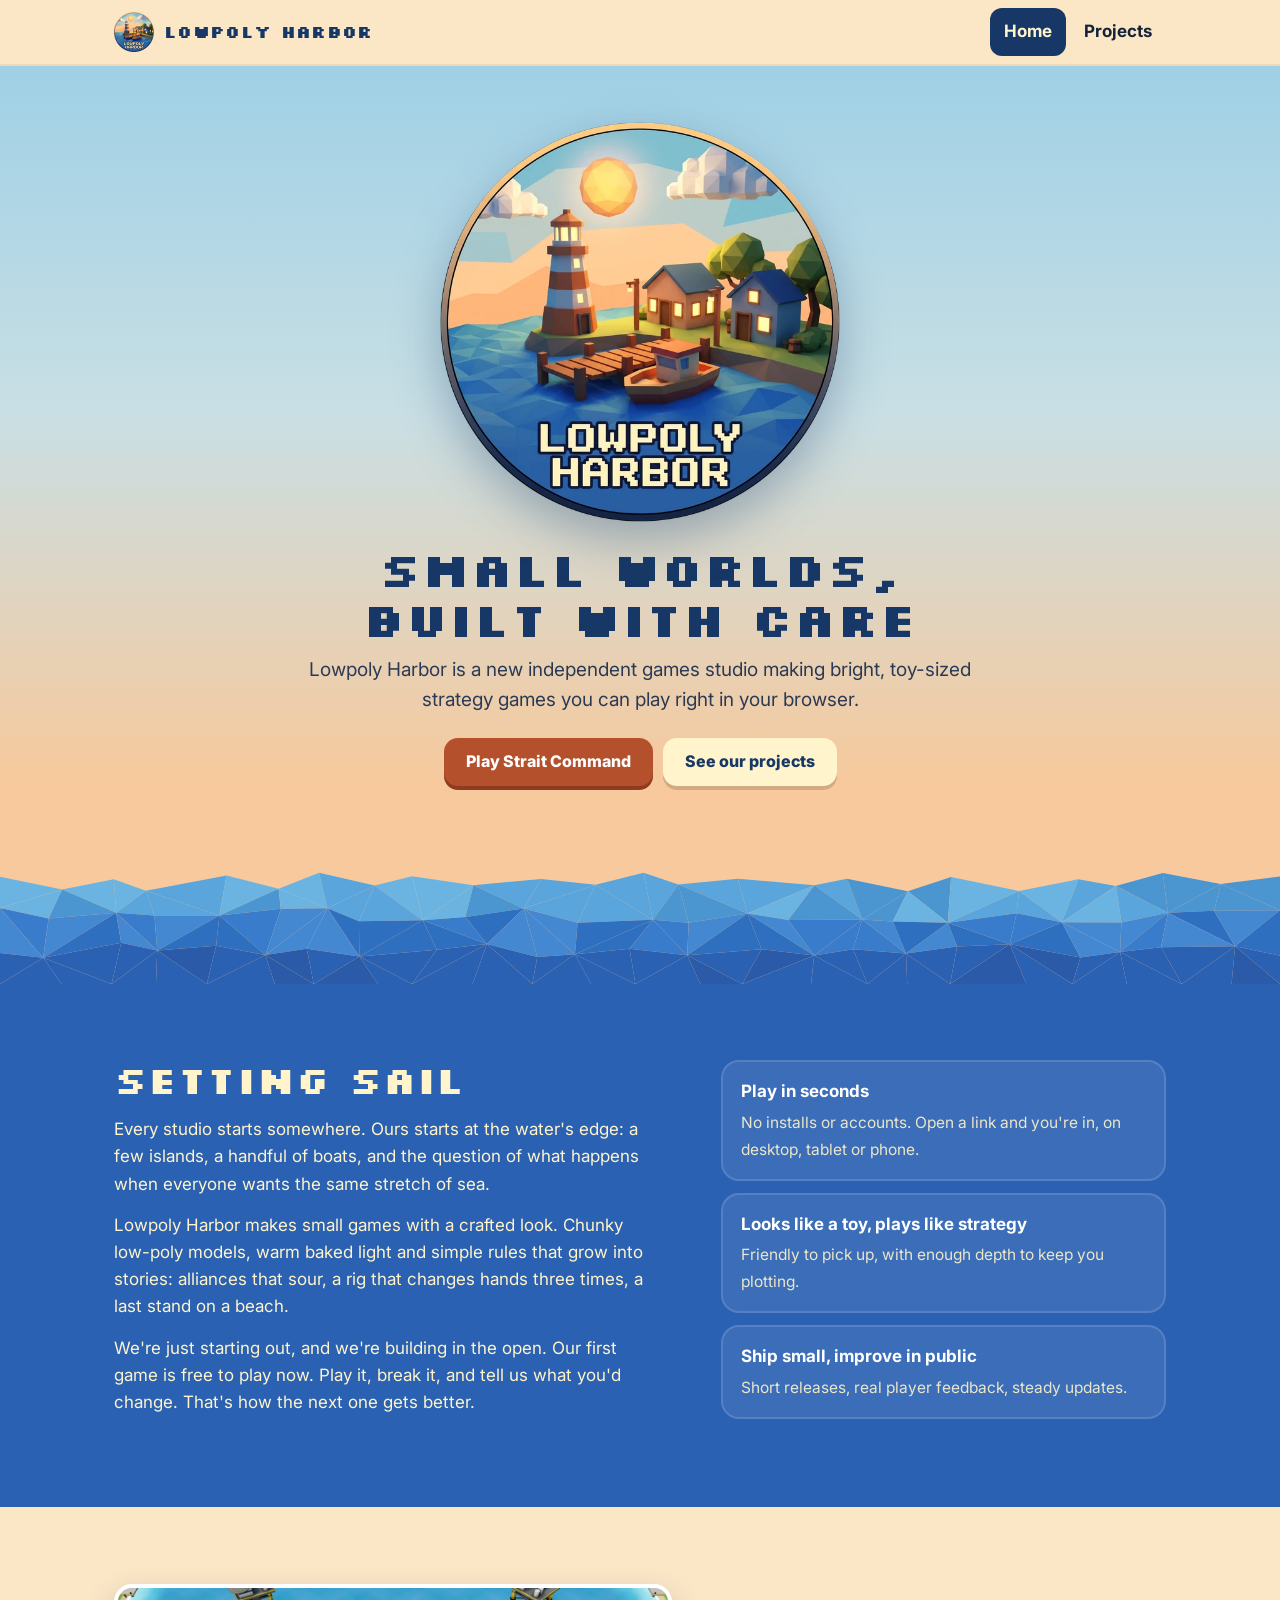
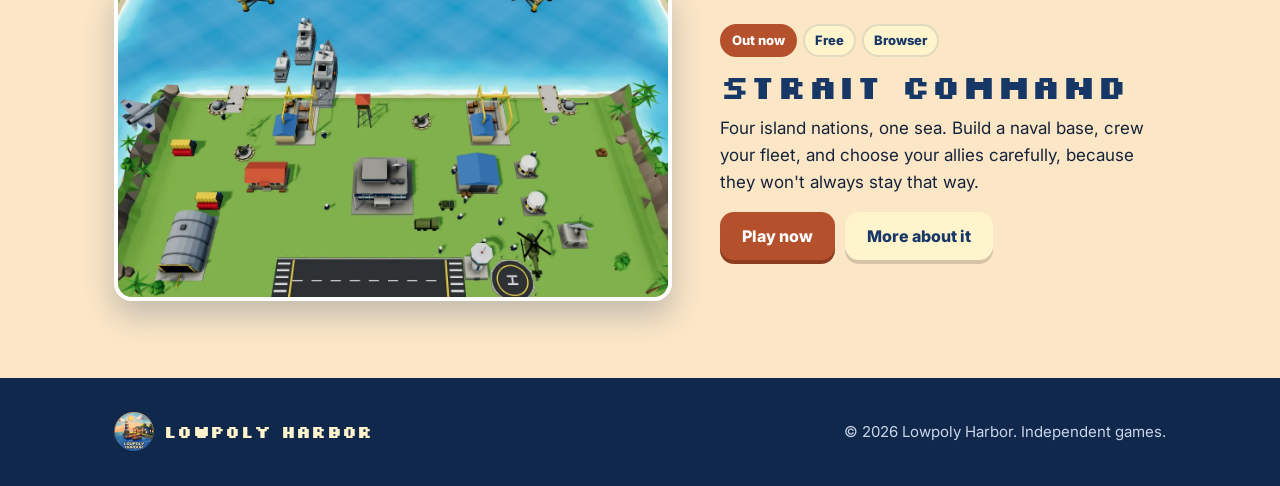
==== index.html @ 1a78bca9 "Lowpoly Harbor website with Strait Command Co-Authored-By: Claude Opus 5.5 <noreply@anthropic.com> C" ====
<!DOCTYPE html>
<html lang="en">
<head>
<meta charset="utf-8">
<meta name="viewport" content="width=device-width,initial-scale=1">
<title>Lowpoly Harbor</title>
<meta name="description" content="Lowpoly Harbor is a small independent studio making bright, toy-sized strategy games you can play in your browser.">
<meta property="og:title" content="Lowpoly Harbor">
<meta property="og:description" content="A small independent studio making bright, toy-sized strategy games you can play in your browser.">
<meta property="og:image" content="img/og.jpg">
<meta property="og:type" content="website">
<meta name="theme-color" content="#173866">
<link rel="icon" href="img/favicon.png">
<link rel="apple-touch-icon" href="img/apple-touch-icon.png">
<link rel="preconnect" href="https://fonts.googleapis.com"><link rel="preconnect" href="https://fonts.gstatic.com" crossorigin>
<link href="https://fonts.googleapis.com/css2?family=Inter:wght@400;600;700;800&family=Silkscreen:wght@400;700&display=swap" rel="stylesheet">
<link rel="stylesheet" href="style.css">
</head>
<body>
<header class="top"><div class="wrap">
  <a class="brand" href="index.html"><img src="img/logo.webp" alt="" width="40" height="40"><span class="px">Lowpoly Harbor</span></a>
  <nav class="nav" aria-label="Main"><a href="index.html" aria-current="page">Home</a><a href="projects.html">Projects</a></nav>
</div></header>

<main>
<section class="hero">
  <div class="wrap">
    <img class="badge" src="img/logo.webp" alt="Lowpoly Harbor logo: a low-poly lighthouse, cottages and a fishing boat moored at a jetty" width="400" height="400">
    <h1 class="px">Small worlds, built with care</h1>
    <p class="lead">Lowpoly Harbor is a new independent games studio making bright, toy-sized strategy games you can play right in your browser.</p>
    <div class="btns">
      <a class="btn primary" href="strait-command/index.html">Play Strait Command</a>
      <a class="btn ghost" href="projects.html">See our projects</a>
    </div>
  </div>
  <svg class="sea" viewBox="0 0 1200 130" preserveAspectRatio="none" aria-hidden="true"><polygon points="0.0,21.0 58.3,33.9 0.0,52.7" fill="#6bb4e2"/><polygon points="58.3,33.9 45.5,63.5 0.0,52.7" fill="#6bb4e2"/><polygon points="58.3,33.9 106.7,23.5 108.9,57.6" fill="#6bb4e2"/><polygon points="58.3,33.9 108.9,57.6 45.5,63.5" fill="#4b95d1"/><polygon points="106.7,23.5 136.8,35.4 108.9,57.6" fill="#6bb4e2"/><polygon points="136.8,35.4 144.8,60.4 108.9,57.6" fill="#5aa6dc"/><polygon points="136.8,35.4 212.4,19.7 205.7,60.4" fill="#5aa6dc"/><polygon points="136.8,35.4 205.7,60.4 144.8,60.4" fill="#5aa6dc"/><polygon points="212.4,19.7 261.2,33.2 205.7,60.4" fill="#6bb4e2"/><polygon points="261.2,33.2 263.3,53.6 205.7,60.4" fill="#4b95d1"/><polygon points="261.2,33.2 299.1,16.9 307.0,53.0" fill="#6bb4e2"/><polygon points="261.2,33.2 307.0,53.0 263.3,53.6" fill="#6bb4e2"/><polygon points="299.1,16.9 351.2,30.0 307.0,53.0" fill="#5aa6dc"/><polygon points="351.2,30.0 336.5,66.2 307.0,53.0" fill="#5aa6dc"/><polygon points="351.2,30.0 386.4,20.6 396.3,65.3" fill="#6bb4e2"/><polygon points="351.2,30.0 396.3,65.3 336.5,66.2" fill="#5aa6dc"/><polygon points="386.4,20.6 443.8,29.7 396.3,65.3" fill="#6bb4e2"/><polygon points="443.8,29.7 436.3,61.9 396.3,65.3" fill="#6bb4e2"/><polygon points="443.8,29.7 507.4,23.3 491.1,53.4" fill="#5aa6dc"/><polygon points="443.8,29.7 491.1,53.4 436.3,61.9" fill="#4b95d1"/><polygon points="507.4,23.3 558.3,29.3 491.1,53.4" fill="#5aa6dc"/><polygon points="558.3,29.3 541.5,67.9 491.1,53.4" fill="#5aa6dc"/><polygon points="558.3,29.3 603.3,17.1 612.0,64.8" fill="#5aa6dc"/><polygon points="558.3,29.3 612.0,64.8 541.5,67.9" fill="#5aa6dc"/><polygon points="603.3,17.1 636.0,29.0 612.0,64.8" fill="#5aa6dc"/><polygon points="636.0,29.0 645.6,67.7 612.0,64.8" fill="#4b95d1"/><polygon points="636.0,29.0 691.9,23.0 700.7,58.3" fill="#5aa6dc"/><polygon points="636.0,29.0 700.7,58.3 645.6,67.7" fill="#4b95d1"/><polygon points="691.9,23.0 763.5,29.7 700.7,58.3" fill="#5aa6dc"/><polygon points="763.5,29.7 739.0,65.1 700.7,58.3" fill="#6bb4e2"/><polygon points="763.5,29.7 794.1,23.0 808.3,64.6" fill="#5aa6dc"/><polygon points="763.5,29.7 808.3,64.6 739.0,65.1" fill="#4b95d1"/><polygon points="794.1,23.0 851.1,35.7 808.3,64.6" fill="#4b95d1"/><polygon points="851.1,35.7 837.0,66.4 808.3,64.6" fill="#4b95d1"/><polygon points="851.1,35.7 891.7,21.4 888.6,67.8" fill="#4b95d1"/><polygon points="851.1,35.7 888.6,67.8 837.0,66.4" fill="#6bb4e2"/><polygon points="891.7,21.4 955.3,35.5 888.6,67.8" fill="#6bb4e2"/><polygon points="955.3,35.5 953.1,58.1 888.6,67.8" fill="#5aa6dc"/><polygon points="955.3,35.5 1011.0,23.7 995.5,67.4" fill="#6bb4e2"/><polygon points="955.3,35.5 995.5,67.4 953.1,58.1" fill="#5aa6dc"/><polygon points="1011.0,23.7 1046.1,30.4 995.5,67.4" fill="#5aa6dc"/><polygon points="1046.1,30.4 1051.3,67.5 995.5,67.4" fill="#6bb4e2"/><polygon points="1046.1,30.4 1090.1,17.3 1094.9,57.7" fill="#4b95d1"/><polygon points="1046.1,30.4 1094.9,57.7 1051.3,67.5" fill="#5aa6dc"/><polygon points="1090.1,17.3 1144.4,28.5 1094.9,57.7" fill="#4b95d1"/><polygon points="1144.4,28.5 1138.2,55.5 1094.9,57.7" fill="#4b95d1"/><polygon points="1144.4,28.5 1200.0,20.8 1200.0,55.0" fill="#4b95d1"/><polygon points="1144.4,28.5 1200.0,55.0 1138.2,55.5" fill="#4b95d1"/><polygon points="0.0,52.7 45.5,63.5 40.5,103.3" fill="#3a7ccc"/><polygon points="0.0,52.7 40.5,103.3 0.0,98.4" fill="#4588d2"/><polygon points="45.5,63.5 108.9,57.6 40.5,103.3" fill="#4588d2"/><polygon points="108.9,57.6 113.6,88.1 40.5,103.3" fill="#2f6fc0"/><polygon points="108.9,57.6 144.8,60.4 147.4,95.9" fill="#3a7ccc"/><polygon points="108.9,57.6 147.4,95.9 113.6,88.1" fill="#4588d2"/><polygon points="144.8,60.4 205.7,60.4 147.4,95.9" fill="#4588d2"/><polygon points="205.7,60.4 202.6,91.1 147.4,95.9" fill="#2f6fc0"/><polygon points="205.7,60.4 263.3,53.6 248.8,100.6" fill="#3a7ccc"/><polygon points="205.7,60.4 248.8,100.6 202.6,91.1" fill="#2f6fc0"/><polygon points="263.3,53.6 307.0,53.0 248.8,100.6" fill="#4588d2"/><polygon points="307.0,53.0 287.6,94.1 248.8,100.6" fill="#4588d2"/><polygon points="307.0,53.0 336.5,66.2 336.9,102.0" fill="#2f6fc0"/><polygon points="307.0,53.0 336.9,102.0 287.6,94.1" fill="#4588d2"/><polygon points="336.5,66.2 396.3,65.3 336.9,102.0" fill="#2f6fc0"/><polygon points="396.3,65.3 409.5,95.2 336.9,102.0" fill="#2f6fc0"/><polygon points="396.3,65.3 436.3,61.9 456.5,89.4" fill="#3a7ccc"/><polygon points="396.3,65.3 456.5,89.4 409.5,95.2" fill="#2f6fc0"/><polygon points="436.3,61.9 491.1,53.4 456.5,89.4" fill="#2f6fc0"/><polygon points="491.1,53.4 503.7,102.5 456.5,89.4" fill="#4588d2"/><polygon points="491.1,53.4 541.5,67.9 539.0,99.9" fill="#4588d2"/><polygon points="491.1,53.4 539.0,99.9 503.7,102.5" fill="#4588d2"/><polygon points="541.5,67.9 612.0,64.8 539.0,99.9" fill="#2f6fc0"/><polygon points="612.0,64.8 590.2,94.3 539.0,99.9" fill="#2f6fc0"/><polygon points="612.0,64.8 645.6,67.7 644.3,100.8" fill="#3a7ccc"/><polygon points="612.0,64.8 644.3,100.8 590.2,94.3" fill="#3a7ccc"/><polygon points="645.6,67.7 700.7,58.3 644.3,100.8" fill="#4588d2"/><polygon points="700.7,58.3 714.0,94.6 644.3,100.8" fill="#2f6fc0"/><polygon points="700.7,58.3 739.0,65.1 763.3,101.0" fill="#4588d2"/><polygon points="700.7,58.3 763.3,101.0 714.0,94.6" fill="#2f6fc0"/><polygon points="739.0,65.1 808.3,64.6 763.3,101.0" fill="#3a7ccc"/><polygon points="808.3,64.6 799.7,94.6 763.3,101.0" fill="#3a7ccc"/><polygon points="808.3,64.6 837.0,66.4 849.4,99.0" fill="#4588d2"/><polygon points="808.3,64.6 849.4,99.0 799.7,94.6" fill="#3a7ccc"/><polygon points="837.0,66.4 888.6,67.8 849.4,99.0" fill="#2f6fc0"/><polygon points="888.6,67.8 897.3,92.0 849.4,99.0" fill="#4588d2"/><polygon points="888.6,67.8 953.1,58.1 946.6,89.7" fill="#3a7ccc"/><polygon points="888.6,67.8 946.6,89.7 897.3,92.0" fill="#2f6fc0"/><polygon points="953.1,58.1 995.5,67.4 946.6,89.7" fill="#3a7ccc"/><polygon points="995.5,67.4 1012.9,103.1 946.6,89.7" fill="#2f6fc0"/><polygon points="995.5,67.4 1051.3,67.5 1050.0,97.4" fill="#4588d2"/><polygon points="995.5,67.4 1050.0,97.4 1012.9,103.1" fill="#4588d2"/><polygon points="1051.3,67.5 1094.9,57.7 1050.0,97.4" fill="#4588d2"/><polygon points="1094.9,57.7 1088.5,92.7 1050.0,97.4" fill="#3a7ccc"/><polygon points="1094.9,57.7 1138.2,55.5 1157.9,91.7" fill="#2f6fc0"/><polygon points="1094.9,57.7 1157.9,91.7 1088.5,92.7" fill="#4588d2"/><polygon points="1138.2,55.5 1200.0,55.0 1157.9,91.7" fill="#4588d2"/><polygon points="1200.0,55.0 1200.0,101.2 1157.9,91.7" fill="#2f6fc0"/><polygon points="0.0,98.4 40.5,103.3 0.0,130.0" fill="#2b61b3"/><polygon points="40.5,103.3 57.7,130.0 0.0,130.0" fill="#2b61b3"/><polygon points="40.5,103.3 113.6,88.1 104.6,130.0" fill="#2b61b3"/><polygon points="40.5,103.3 104.6,130.0 57.7,130.0" fill="#2b61b3"/><polygon points="113.6,88.1 147.4,95.9 104.6,130.0" fill="#2b61b3"/><polygon points="147.4,95.9 146.2,130.0 104.6,130.0" fill="#2b61b3"/><polygon points="147.4,95.9 202.6,91.1 193.9,130.0" fill="#2a5aa8"/><polygon points="147.4,95.9 193.9,130.0 146.2,130.0" fill="#2b61b3"/><polygon points="202.6,91.1 248.8,100.6 193.9,130.0" fill="#2b61b3"/><polygon points="248.8,100.6 257.6,130.0 193.9,130.0" fill="#2b61b3"/><polygon points="248.8,100.6 287.6,94.1 294.2,130.0" fill="#2a5aa8"/><polygon points="248.8,100.6 294.2,130.0 257.6,130.0" fill="#2a5aa8"/><polygon points="287.6,94.1 336.9,102.0 294.2,130.0" fill="#2b61b3"/><polygon points="336.9,102.0 354.2,130.0 294.2,130.0" fill="#2a5aa8"/><polygon points="336.9,102.0 409.5,95.2 386.3,130.0" fill="#2b61b3"/><polygon points="336.9,102.0 386.3,130.0 354.2,130.0" fill="#2b61b3"/><polygon points="409.5,95.2 456.5,89.4 386.3,130.0" fill="#2b61b3"/><polygon points="456.5,89.4 443.0,130.0 386.3,130.0" fill="#2b61b3"/><polygon points="456.5,89.4 503.7,102.5 499.0,130.0" fill="#2b61b3"/><polygon points="456.5,89.4 499.0,130.0 443.0,130.0" fill="#2b61b3"/><polygon points="503.7,102.5 539.0,99.9 499.0,130.0" fill="#2b61b3"/><polygon points="539.0,99.9 554.1,130.0 499.0,130.0" fill="#2b61b3"/><polygon points="539.0,99.9 590.2,94.3 595.7,130.0" fill="#2b61b3"/><polygon points="539.0,99.9 595.7,130.0 554.1,130.0" fill="#2b61b3"/><polygon points="590.2,94.3 644.3,100.8 595.7,130.0" fill="#2b61b3"/><polygon points="644.3,100.8 656.7,130.0 595.7,130.0" fill="#2b61b3"/><polygon points="644.3,100.8 714.0,94.6 695.8,130.0" fill="#2b61b3"/><polygon points="644.3,100.8 695.8,130.0 656.7,130.0" fill="#2a5aa8"/><polygon points="714.0,94.6 763.3,101.0 695.8,130.0" fill="#2a5aa8"/><polygon points="763.3,101.0 760.4,130.0 695.8,130.0" fill="#2b61b3"/><polygon points="763.3,101.0 799.7,94.6 813.3,130.0" fill="#2b61b3"/><polygon points="763.3,101.0 813.3,130.0 760.4,130.0" fill="#2b61b3"/><polygon points="799.7,94.6 849.4,99.0 813.3,130.0" fill="#2b61b3"/><polygon points="849.4,99.0 850.5,130.0 813.3,130.0" fill="#2b61b3"/><polygon points="849.4,99.0 897.3,92.0 890.7,130.0" fill="#2b61b3"/><polygon points="849.4,99.0 890.7,130.0 850.5,130.0" fill="#2b61b3"/><polygon points="897.3,92.0 946.6,89.7 890.7,130.0" fill="#2b61b3"/><polygon points="946.6,89.7 962.2,130.0 890.7,130.0" fill="#2a5aa8"/><polygon points="946.6,89.7 1012.9,103.1 1005.4,130.0" fill="#2a5aa8"/><polygon points="946.6,89.7 1005.4,130.0 962.2,130.0" fill="#2b61b3"/><polygon points="1012.9,103.1 1050.0,97.4 1005.4,130.0" fill="#2b61b3"/><polygon points="1050.0,97.4 1056.4,130.0 1005.4,130.0" fill="#2b61b3"/><polygon points="1050.0,97.4 1088.5,92.7 1107.9,130.0" fill="#2b61b3"/><polygon points="1050.0,97.4 1107.9,130.0 1056.4,130.0" fill="#2b61b3"/><polygon points="1088.5,92.7 1157.9,91.7 1107.9,130.0" fill="#2b61b3"/><polygon points="1157.9,91.7 1154.6,130.0 1107.9,130.0" fill="#2b61b3"/><polygon points="1157.9,91.7 1200.0,101.2 1200.0,130.0" fill="#2b61b3"/><polygon points="1157.9,91.7 1200.0,130.0 1154.6,130.0" fill="#2a5aa8"/></svg>
</section>

<section class="band sea-band" id="about">
  <div class="wrap about">
    <div>
      <h2 class="px">Setting sail</h2>
      <p>Every studio starts somewhere. Ours starts at the water's edge: a few islands, a handful of boats, and the question of what happens when everyone wants the same stretch of sea.</p>
      <p>Lowpoly Harbor makes small games with a crafted look. Chunky low-poly models, warm baked light and simple rules that grow into stories: alliances that sour, a rig that changes hands three times, a last stand on a beach.</p>
      <p>We're just starting out, and we're building in the open. Our first game is free to play now. Play it, break it, and tell us what you'd change. That's how the next one gets better.</p>
    </div>
    <div class="pillars">
      <div class="pillar"><b>Play in seconds</b><span>No installs or accounts. Open a link and you're in, on desktop, tablet or phone.</span></div>
      <div class="pillar"><b>Looks like a toy, plays like strategy</b><span>Friendly to pick up, with enough depth to keep you plotting.</span></div>
      <div class="pillar"><b>Ship small, improve in public</b><span>Short releases, real player feedback, steady updates.</span></div>
    </div>
  </div>
</section>

<section class="band">
  <div class="wrap proj">
    <a href="projects.html" class="shot"><img src="img/sc-base.webp" alt="Strait Command: a player's naval base with shipyards, a runway, a helipad and warships at the shore" width="1280" height="720" loading="lazy"></a>
    <div>
      <div class="tags"><span class="tag hot">Out now</span><span class="tag">Free</span><span class="tag">Browser</span></div>
      <h3 class="px">Strait Command</h3>
      <p>Four island nations, one sea. Build a naval base, crew your fleet, and choose your allies carefully, because they won't always stay that way.</p>
      <div class="btns"><a class="btn primary" href="strait-command/index.html">Play now</a><a class="btn ghost" href="projects.html">More about it</a></div>
    </div>
  </div>
</section>
</main>

<footer><div class="wrap">
  <a class="brand" href="index.html"><img src="img/logo.webp" alt="" width="34" height="34"><span class="px">Lowpoly Harbor</span></a>
  <span>&copy; 2026 Lowpoly Harbor. Independent games.</span>
</div></footer>
</body>
</html>
---- style.css ----
/* VOICE: warm, small-studio, toy-box; a harbour at golden hour
   IDEA: the studio site behaves like the logo badge come to life: sunset sky above, faceted sea below
   PICTURE: the badge riding on low-poly waves; the game shown in real screenshots
   COLOUR and TYPE: sunset peach + harbour blue lead, cream text on sea, lighthouse brick as the accent; Silkscreen (pixel, like the logo) + Inter
   LAYOUT: one centred hero, a sea-blue about band, a project strip; projects page = one big feature + gallery */
:root{
  color-scheme:light;
  --sky:#9fd0e6;--peach:#f7c99c;--sand:#fbe6c6;--sea:#2b61b3;--deep:#173866;--night:#10284c;
  --cream:#fff4cc;--ink:#15233a;--brick:#b4512c;--brick-d:#8e3c1f;--grass:#6aa84f;
  --r:18px;
}
*{box-sizing:border-box;min-width:0}
html{scroll-padding-top:80px}
body{margin:0;background:var(--sand);color:var(--ink);font:17px/1.6 Inter,system-ui,-apple-system,"Segoe UI",sans-serif;overflow-x:clip}
img{max-width:100%;height:auto;display:block}
a{color:inherit}
.px{font-family:Silkscreen,"Press Start 2P",ui-monospace,monospace;font-weight:700;letter-spacing:.02em;line-height:1.05}
.wrap{max-width:1180px;margin:0 auto;padding:0 max(5vw,18px)}

/* header */
.top{position:sticky;top:0;z-index:10;background:rgba(251,230,198,.9);backdrop-filter:blur(8px);border-bottom:2px solid #0000000f}
.top .wrap{display:flex;align-items:center;gap:14px;min-height:64px}
.brand{display:flex;align-items:center;gap:10px;text-decoration:none}
.brand img{width:40px;height:40px}
.brand span{font-size:17px;color:var(--deep)}
.nav{margin-left:auto;display:flex;gap:4px}
.nav a{text-decoration:none;font-weight:700;padding:10px 14px;border-radius:12px;min-height:44px;display:flex;align-items:center}
.nav a:hover{background:#0000000a}
.nav a[aria-current=page]{background:var(--deep);color:var(--cream)}

/* buttons */
.btns{display:flex;flex-wrap:wrap;gap:10px}
.btn{display:inline-flex;align-items:center;gap:8px;min-height:48px;padding:0 22px;border-radius:14px;font-weight:800;text-decoration:none;font-size:16px;
  box-shadow:0 4px 0 #00000026;transition:transform .12s}
.btn:hover{transform:translateY(-2px)}
.btn:focus-visible,.nav a:focus-visible{outline:3px solid var(--brick);outline-offset:3px}
.btn.primary{background:var(--brick);color:#fff;box-shadow:0 4px 0 var(--brick-d)}
.btn.ghost{background:var(--cream);color:var(--deep)}

/* hero: sunset sky, badge, faceted sea */
.hero{position:relative;background:linear-gradient(180deg,var(--sky) 0%,#c9dfe4 38%,var(--peach) 78%);padding:clamp(28px,5vw,56px) 0 0;text-align:center;overflow:hidden}
.hero .badge{width:min(400px,72vw);margin:0 auto;filter:drop-shadow(0 18px 24px #17386655);animation:bob 6s ease-in-out infinite}
.hero h1{font-size:clamp(30px,4.6vw,48px);margin:22px auto 10px;color:var(--deep);max-width:16ch;text-wrap:balance}
.hero p.lead{font-size:clamp(17px,1.6vw,19px);max-width:56ch;margin:0 auto 22px;color:#2a3a55}
.hero .btns{justify-content:center;margin-bottom:clamp(40px,6vw,70px)}
.sea{display:block;width:100%;height:clamp(70px,10vw,130px)}
@keyframes bob{0%,100%{transform:translateY(0) rotate(-1deg)}50%{transform:translateY(-10px) rotate(1deg)}}
@media (prefers-reduced-motion:reduce){.hero .badge{animation:none}.btn{transition:none}}

/* bands */
.band{padding:clamp(40px,6vw,80px) 0}
.band.sea-band{background:var(--sea);color:var(--cream)}
.band.deep{background:var(--deep);color:var(--cream)}
h2{font-size:clamp(26px,3.4vw,38px);margin:0 0 16px;text-wrap:balance}
.sea-band h2,.deep h2{color:var(--cream)}
.about{display:grid;grid-template-columns:minmax(0,1.1fr) minmax(0,.9fr);gap:clamp(24px,5vw,64px);align-items:start}
.about p{margin:0 0 14px;max-width:62ch}
.pillars{display:grid;gap:12px}
.pillar{background:#ffffff14;border:2px solid #ffffff22;border-radius:var(--r);padding:16px 18px}
.pillar b{display:block;font-size:17px;margin-bottom:3px;color:#fff}
.pillar span{font-size:15.5px;opacity:.9}

/* project teaser + feature */
.proj{display:grid;grid-template-columns:minmax(0,1.25fr) minmax(0,1fr);gap:clamp(22px,4vw,48px);align-items:center}
.shot{border-radius:var(--r);overflow:hidden;box-shadow:0 14px 30px #17386640;border:4px solid #fff}
.tags{display:flex;flex-wrap:wrap;gap:6px;margin:0 0 12px}
.tag{font-size:13px;font-weight:800;padding:4px 10px;border-radius:999px;background:var(--cream);color:var(--deep);border:2px solid #17386622}
.tag.hot{background:var(--brick);color:#fff;border-color:var(--brick)}
.proj h3{font-size:clamp(26px,3vw,34px);margin:0 0 10px;color:var(--deep)}
.proj p{margin:0 0 16px}
.feat{margin:0 0 20px;padding:0;list-style:none;display:grid;gap:8px}
.feat li{padding-left:26px;position:relative}
.feat li::before{content:"";position:absolute;left:4px;top:.55em;width:11px;height:11px;background:var(--brick);transform:rotate(45deg);border-radius:2px}

/* page title band */
.pagehead{background:linear-gradient(180deg,var(--sky),var(--peach));padding:clamp(34px,5vw,60px) 0 0;overflow:hidden}
.pagehead h1{font-size:clamp(32px,5vw,52px);margin:0 0 6px;color:var(--deep)}
.pagehead p{margin:0 0 26px;max-width:60ch;color:#2a3a55}

/* gallery */
.gallery{display:flex;gap:14px;overflow-x:auto;scroll-snap-type:x mandatory;padding:6px 2px 14px;scrollbar-width:thin}
.gallery figure{flex:0 0 min(560px,82vw);margin:0;scroll-snap-align:start}
.gallery figcaption{font-size:14px;margin-top:8px;color:#3a4a63}
.gnav{display:flex;gap:8px;justify-content:flex-end;margin-bottom:8px}
.gnav button{width:44px;height:44px;border-radius:12px;border:0;background:var(--deep);color:var(--cream);font:800 18px Inter,sans-serif;cursor:pointer}
.gnav button:focus-visible{outline:3px solid var(--brick);outline-offset:2px}

/* footer */
footer{background:var(--night);color:#c9d6ea;padding:34px 0;font-size:15px}
footer .wrap{display:flex;flex-wrap:wrap;gap:14px;align-items:center;justify-content:space-between}
footer .brand span{color:var(--cream)}
footer img{width:34px;height:34px}

@media (max-width:820px){
  .about,.proj{grid-template-columns:minmax(0,1fr)}
  .brand span{font-size:15px}
}
@media (max-width:420px){ .brand span{display:none} }
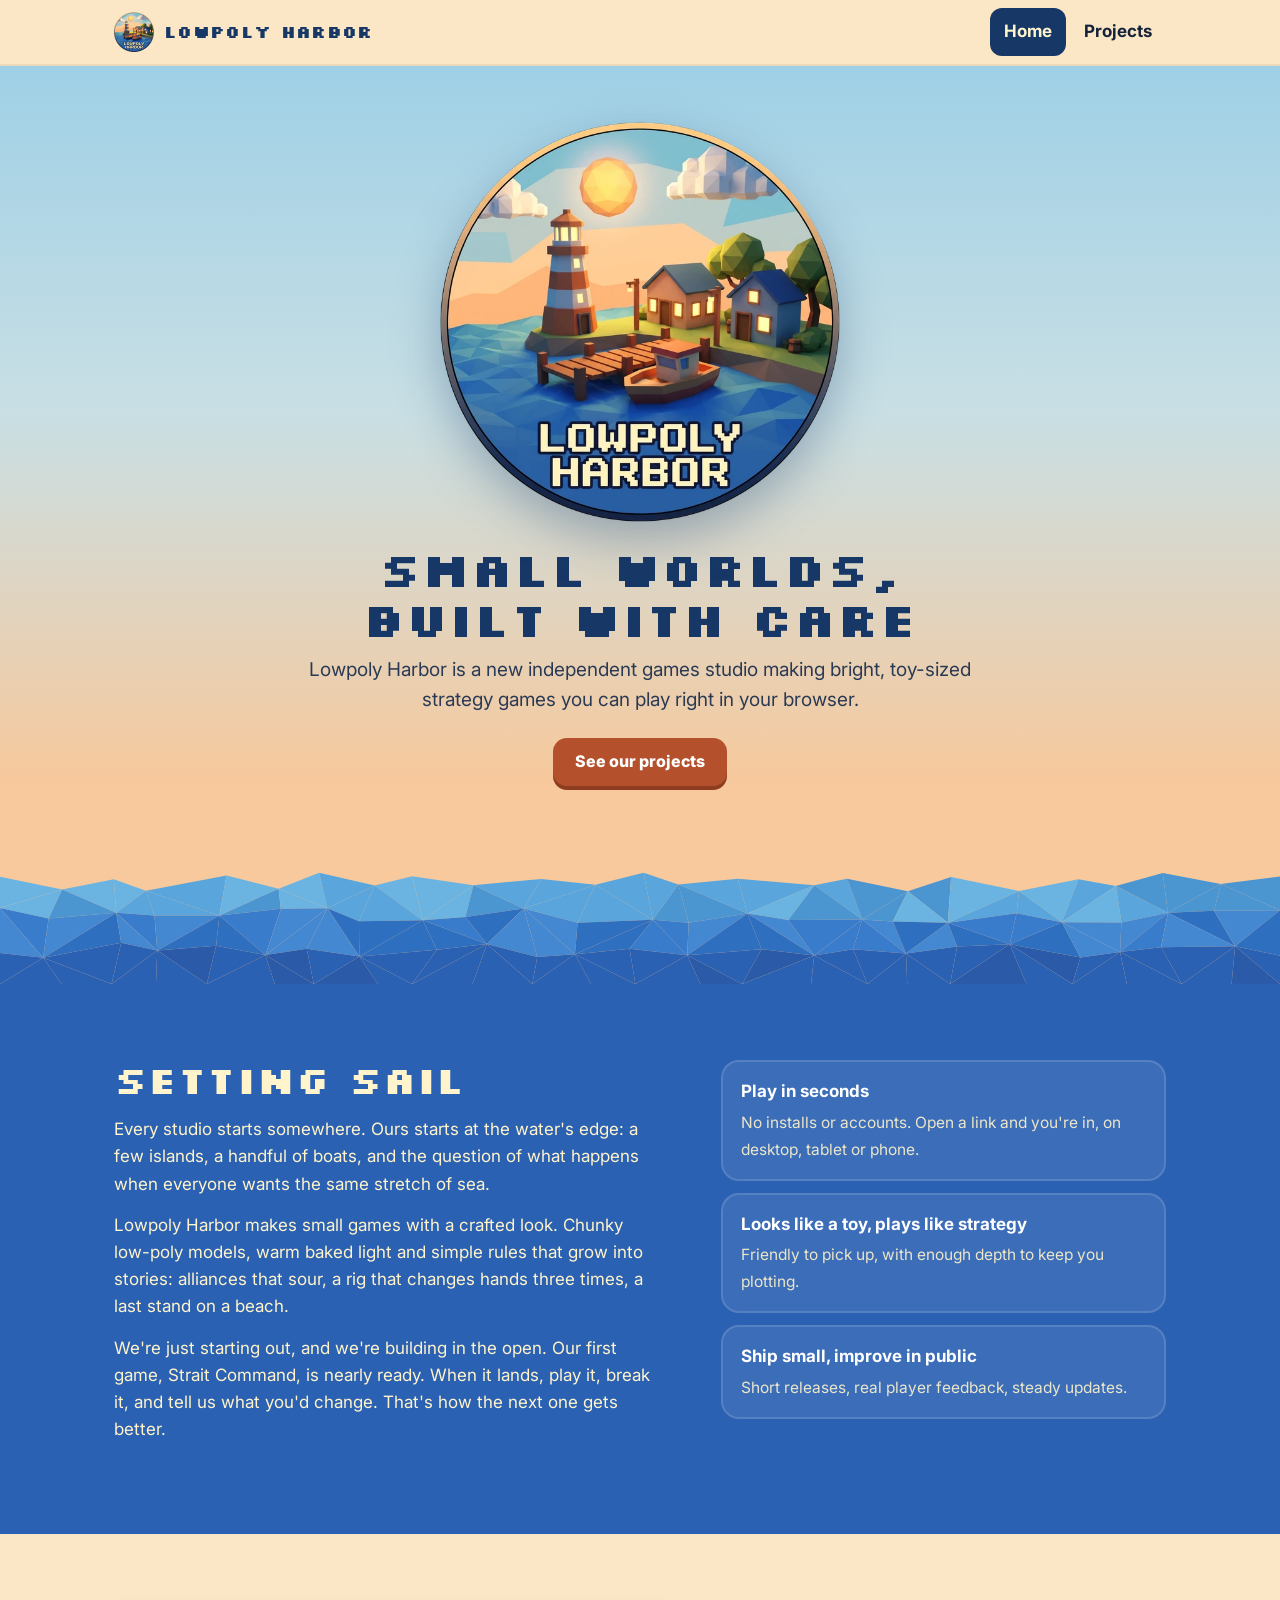
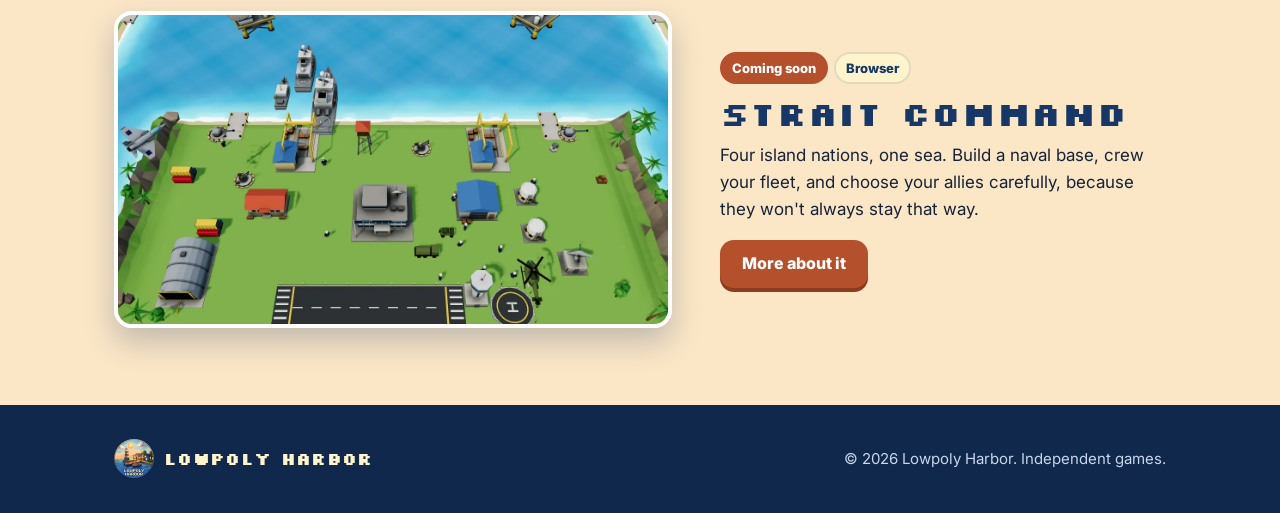
==== commit 035c94cb: "Remove game links; mark Strait Command as coming soon Co-Authored-By: Claude Opus 5.5 <noreply@anthr" ====
--- a/index.html
+++ b/index.html
@@ -29,8 +29,7 @@
     <h1 class="px">Small worlds, built with care</h1>
     <p class="lead">Lowpoly Harbor is a new independent games studio making bright, toy-sized strategy games you can play right in your browser.</p>
     <div class="btns">
-      <a class="btn primary" href="strait-command/index.html">Play Strait Command</a>
-      <a class="btn ghost" href="projects.html">See our projects</a>
+      <a class="btn primary" href="projects.html">See our projects</a>
     </div>
   </div>
   <svg class="sea" viewBox="0 0 1200 130" preserveAspectRatio="none" aria-hidden="true"><polygon points="0.0,21.0 58.3,33.9 0.0,52.7" fill="#6bb4e2"/><polygon points="58.3,33.9 45.5,63.5 0.0,52.7" fill="#6bb4e2"/><polygon points="58.3,33.9 106.7,23.5 108.9,57.6" fill="#6bb4e2"/><polygon points="58.3,33.9 108.9,57.6 45.5,63.5" fill="#4b95d1"/><polygon points="106.7,23.5 136.8,35.4 108.9,57.6" fill="#6bb4e2"/><polygon points="136.8,35.4 144.8,60.4 108.9,57.6" fill="#5aa6dc"/><polygon points="136.8,35.4 212.4,19.7 205.7,60.4" fill="#5aa6dc"/><polygon points="136.8,35.4 205.7,60.4 144.8,60.4" fill="#5aa6dc"/><polygon points="212.4,19.7 261.2,33.2 205.7,60.4" fill="#6bb4e2"/><polygon points="261.2,33.2 263.3,53.6 205.7,60.4" fill="#4b95d1"/><polygon points="261.2,33.2 299.1,16.9 307.0,53.0" fill="#6bb4e2"/><polygon points="261.2,33.2 307.0,53.0 263.3,53.6" fill="#6bb4e2"/><polygon points="299.1,16.9 351.2,30.0 307.0,53.0" fill="#5aa6dc"/><polygon points="351.2,30.0 336.5,66.2 307.0,53.0" fill="#5aa6dc"/><polygon points="351.2,30.0 386.4,20.6 396.3,65.3" fill="#6bb4e2"/><polygon points="351.2,30.0 396.3,65.3 336.5,66.2" fill="#5aa6dc"/><polygon points="386.4,20.6 443.8,29.7 396.3,65.3" fill="#6bb4e2"/><polygon points="443.8,29.7 436.3,61.9 396.3,65.3" fill="#6bb4e2"/><polygon points="443.8,29.7 507.4,23.3 491.1,53.4" fill="#5aa6dc"/><polygon points="443.8,29.7 491.1,53.4 436.3,61.9" fill="#4b95d1"/><polygon points="507.4,23.3 558.3,29.3 491.1,53.4" fill="#5aa6dc"/><polygon points="558.3,29.3 541.5,67.9 491.1,53.4" fill="#5aa6dc"/><polygon points="558.3,29.3 603.3,17.1 612.0,64.8" fill="#5aa6dc"/><polygon points="558.3,29.3 612.0,64.8 541.5,67.9" fill="#5aa6dc"/><polygon points="603.3,17.1 636.0,29.0 612.0,64.8" fill="#5aa6dc"/><polygon points="636.0,29.0 645.6,67.7 612.0,64.8" fill="#4b95d1"/><polygon points="636.0,29.0 691.9,23.0 700.7,58.3" fill="#5aa6dc"/><polygon points="636.0,29.0 700.7,58.3 645.6,67.7" fill="#4b95d1"/><polygon points="691.9,23.0 763.5,29.7 700.7,58.3" fill="#5aa6dc"/><polygon points="763.5,29.7 739.0,65.1 700.7,58.3" fill="#6bb4e2"/><polygon points="763.5,29.7 794.1,23.0 808.3,64.6" fill="#5aa6dc"/><polygon points="763.5,29.7 808.3,64.6 739.0,65.1" fill="#4b95d1"/><polygon points="794.1,23.0 851.1,35.7 808.3,64.6" fill="#4b95d1"/><polygon points="851.1,35.7 837.0,66.4 808.3,64.6" fill="#4b95d1"/><polygon points="851.1,35.7 891.7,21.4 888.6,67.8" fill="#4b95d1"/><polygon points="851.1,35.7 888.6,67.8 837.0,66.4" fill="#6bb4e2"/><polygon points="891.7,21.4 955.3,35.5 888.6,67.8" fill="#6bb4e2"/><polygon points="955.3,35.5 953.1,58.1 888.6,67.8" fill="#5aa6dc"/><polygon points="955.3,35.5 1011.0,23.7 995.5,67.4" fill="#6bb4e2"/><polygon points="955.3,35.5 995.5,67.4 953.1,58.1" fill="#5aa6dc"/><polygon points="1011.0,23.7 1046.1,30.4 995.5,67.4" fill="#5aa6dc"/><polygon points="1046.1,30.4 1051.3,67.5 995.5,67.4" fill="#6bb4e2"/><polygon points="1046.1,30.4 1090.1,17.3 1094.9,57.7" fill="#4b95d1"/><polygon points="1046.1,30.4 1094.9,57.7 1051.3,67.5" fill="#5aa6dc"/><polygon points="1090.1,17.3 1144.4,28.5 1094.9,57.7" fill="#4b95d1"/><polygon points="1144.4,28.5 1138.2,55.5 1094.9,57.7" fill="#4b95d1"/><polygon points="1144.4,28.5 1200.0,20.8 1200.0,55.0" fill="#4b95d1"/><polygon points="1144.4,28.5 1200.0,55.0 1138.2,55.5" fill="#4b95d1"/><polygon points="0.0,52.7 45.5,63.5 40.5,103.3" fill="#3a7ccc"/><polygon points="0.0,52.7 40.5,103.3 0.0,98.4" fill="#4588d2"/><polygon points="45.5,63.5 108.9,57.6 40.5,103.3" fill="#4588d2"/><polygon points="108.9,57.6 113.6,88.1 40.5,103.3" fill="#2f6fc0"/><polygon points="108.9,57.6 144.8,60.4 147.4,95.9" fill="#3a7ccc"/><polygon points="108.9,57.6 147.4,95.9 113.6,88.1" fill="#4588d2"/><polygon points="144.8,60.4 205.7,60.4 147.4,95.9" fill="#4588d2"/><polygon points="205.7,60.4 202.6,91.1 147.4,95.9" fill="#2f6fc0"/><polygon points="205.7,60.4 263.3,53.6 248.8,100.6" fill="#3a7ccc"/><polygon points="205.7,60.4 248.8,100.6 202.6,91.1" fill="#2f6fc0"/><polygon points="263.3,53.6 307.0,53.0 248.8,100.6" fill="#4588d2"/><polygon points="307.0,53.0 287.6,94.1 248.8,100.6" fill="#4588d2"/><polygon points="307.0,53.0 336.5,66.2 336.9,102.0" fill="#2f6fc0"/><polygon points="307.0,53.0 336.9,102.0 287.6,94.1" fill="#4588d2"/><polygon points="336.5,66.2 396.3,65.3 336.9,102.0" fill="#2f6fc0"/><polygon points="396.3,65.3 409.5,95.2 336.9,102.0" fill="#2f6fc0"/><polygon points="396.3,65.3 436.3,61.9 456.5,89.4" fill="#3a7ccc"/><polygon points="396.3,65.3 456.5,89.4 409.5,95.2" fill="#2f6fc0"/><polygon points="436.3,61.9 491.1,53.4 456.5,89.4" fill="#2f6fc0"/><polygon points="491.1,53.4 503.7,102.5 456.5,89.4" fill="#4588d2"/><polygon points="491.1,53.4 541.5,67.9 539.0,99.9" fill="#4588d2"/><polygon points="491.1,53.4 539.0,99.9 503.7,102.5" fill="#4588d2"/><polygon points="541.5,67.9 612.0,64.8 539.0,99.9" fill="#2f6fc0"/><polygon points="612.0,64.8 590.2,94.3 539.0,99.9" fill="#2f6fc0"/><polygon points="612.0,64.8 645.6,67.7 644.3,100.8" fill="#3a7ccc"/><polygon points="612.0,64.8 644.3,100.8 590.2,94.3" fill="#3a7ccc"/><polygon points="645.6,67.7 700.7,58.3 644.3,100.8" fill="#4588d2"/><polygon points="700.7,58.3 714.0,94.6 644.3,100.8" fill="#2f6fc0"/><polygon points="700.7,58.3 739.0,65.1 763.3,101.0" fill="#4588d2"/><polygon points="700.7,58.3 763.3,101.0 714.0,94.6" fill="#2f6fc0"/><polygon points="739.0,65.1 808.3,64.6 763.3,101.0" fill="#3a7ccc"/><polygon points="808.3,64.6 799.7,94.6 763.3,101.0" fill="#3a7ccc"/><polygon points="808.3,64.6 837.0,66.4 849.4,99.0" fill="#4588d2"/><polygon points="808.3,64.6 849.4,99.0 799.7,94.6" fill="#3a7ccc"/><polygon points="837.0,66.4 888.6,67.8 849.4,99.0" fill="#2f6fc0"/><polygon points="888.6,67.8 897.3,92.0 849.4,99.0" fill="#4588d2"/><polygon points="888.6,67.8 953.1,58.1 946.6,89.7" fill="#3a7ccc"/><polygon points="888.6,67.8 946.6,89.7 897.3,92.0" fill="#2f6fc0"/><polygon points="953.1,58.1 995.5,67.4 946.6,89.7" fill="#3a7ccc"/><polygon points="995.5,67.4 1012.9,103.1 946.6,89.7" fill="#2f6fc0"/><polygon points="995.5,67.4 1051.3,67.5 1050.0,97.4" fill="#4588d2"/><polygon points="995.5,67.4 1050.0,97.4 1012.9,103.1" fill="#4588d2"/><polygon points="1051.3,67.5 1094.9,57.7 1050.0,97.4" fill="#4588d2"/><polygon points="1094.9,57.7 1088.5,92.7 1050.0,97.4" fill="#3a7ccc"/><polygon points="1094.9,57.7 1138.2,55.5 1157.9,91.7" fill="#2f6fc0"/><polygon points="1094.9,57.7 1157.9,91.7 1088.5,92.7" fill="#4588d2"/><polygon points="1138.2,55.5 1200.0,55.0 1157.9,91.7" fill="#4588d2"/><polygon points="1200.0,55.0 1200.0,101.2 1157.9,91.7" fill="#2f6fc0"/><polygon points="0.0,98.4 40.5,103.3 0.0,130.0" fill="#2b61b3"/><polygon points="40.5,103.3 57.7,130.0 0.0,130.0" fill="#2b61b3"/><polygon points="40.5,103.3 113.6,88.1 104.6,130.0" fill="#2b61b3"/><polygon points="40.5,103.3 104.6,130.0 57.7,130.0" fill="#2b61b3"/><polygon points="113.6,88.1 147.4,95.9 104.6,130.0" fill="#2b61b3"/><polygon points="147.4,95.9 146.2,130.0 104.6,130.0" fill="#2b61b3"/><polygon points="147.4,95.9 202.6,91.1 193.9,130.0" fill="#2a5aa8"/><polygon points="147.4,95.9 193.9,130.0 146.2,130.0" fill="#2b61b3"/><polygon points="202.6,91.1 248.8,100.6 193.9,130.0" fill="#2b61b3"/><polygon points="248.8,100.6 257.6,130.0 193.9,130.0" fill="#2b61b3"/><polygon points="248.8,100.6 287.6,94.1 294.2,130.0" fill="#2a5aa8"/><polygon points="248.8,100.6 294.2,130.0 257.6,130.0" fill="#2a5aa8"/><polygon points="287.6,94.1 336.9,102.0 294.2,130.0" fill="#2b61b3"/><polygon points="336.9,102.0 354.2,130.0 294.2,130.0" fill="#2a5aa8"/><polygon points="336.9,102.0 409.5,95.2 386.3,130.0" fill="#2b61b3"/><polygon points="336.9,102.0 386.3,130.0 354.2,130.0" fill="#2b61b3"/><polygon points="409.5,95.2 456.5,89.4 386.3,130.0" fill="#2b61b3"/><polygon points="456.5,89.4 443.0,130.0 386.3,130.0" fill="#2b61b3"/><polygon points="456.5,89.4 503.7,102.5 499.0,130.0" fill="#2b61b3"/><polygon points="456.5,89.4 499.0,130.0 443.0,130.0" fill="#2b61b3"/><polygon points="503.7,102.5 539.0,99.9 499.0,130.0" fill="#2b61b3"/><polygon points="539.0,99.9 554.1,130.0 499.0,130.0" fill="#2b61b3"/><polygon points="539.0,99.9 590.2,94.3 595.7,130.0" fill="#2b61b3"/><polygon points="539.0,99.9 595.7,130.0 554.1,130.0" fill="#2b61b3"/><polygon points="590.2,94.3 644.3,100.8 595.7,130.0" fill="#2b61b3"/><polygon points="644.3,100.8 656.7,130.0 595.7,130.0" fill="#2b61b3"/><polygon points="644.3,100.8 714.0,94.6 695.8,130.0" fill="#2b61b3"/><polygon points="644.3,100.8 695.8,130.0 656.7,130.0" fill="#2a5aa8"/><polygon points="714.0,94.6 763.3,101.0 695.8,130.0" fill="#2a5aa8"/><polygon points="763.3,101.0 760.4,130.0 695.8,130.0" fill="#2b61b3"/><polygon points="763.3,101.0 799.7,94.6 813.3,130.0" fill="#2b61b3"/><polygon points="763.3,101.0 813.3,130.0 760.4,130.0" fill="#2b61b3"/><polygon points="799.7,94.6 849.4,99.0 813.3,130.0" fill="#2b61b3"/><polygon points="849.4,99.0 850.5,130.0 813.3,130.0" fill="#2b61b3"/><polygon points="849.4,99.0 897.3,92.0 890.7,130.0" fill="#2b61b3"/><polygon points="849.4,99.0 890.7,130.0 850.5,130.0" fill="#2b61b3"/><polygon points="897.3,92.0 946.6,89.7 890.7,130.0" fill="#2b61b3"/><polygon points="946.6,89.7 962.2,130.0 890.7,130.0" fill="#2a5aa8"/><polygon points="946.6,89.7 1012.9,103.1 1005.4,130.0" fill="#2a5aa8"/><polygon points="946.6,89.7 1005.4,130.0 962.2,130.0" fill="#2b61b3"/><polygon points="1012.9,103.1 1050.0,97.4 1005.4,130.0" fill="#2b61b3"/><polygon points="1050.0,97.4 1056.4,130.0 1005.4,130.0" fill="#2b61b3"/><polygon points="1050.0,97.4 1088.5,92.7 1107.9,130.0" fill="#2b61b3"/><polygon points="1050.0,97.4 1107.9,130.0 1056.4,130.0" fill="#2b61b3"/><polygon points="1088.5,92.7 1157.9,91.7 1107.9,130.0" fill="#2b61b3"/><polygon points="1157.9,91.7 1154.6,130.0 1107.9,130.0" fill="#2b61b3"/><polygon points="1157.9,91.7 1200.0,101.2 1200.0,130.0" fill="#2b61b3"/><polygon points="1157.9,91.7 1200.0,130.0 1154.6,130.0" fill="#2a5aa8"/></svg>
@@ -42,7 +41,7 @@
       <h2 class="px">Setting sail</h2>
       <p>Every studio starts somewhere. Ours starts at the water's edge: a few islands, a handful of boats, and the question of what happens when everyone wants the same stretch of sea.</p>
       <p>Lowpoly Harbor makes small games with a crafted look. Chunky low-poly models, warm baked light and simple rules that grow into stories: alliances that sour, a rig that changes hands three times, a last stand on a beach.</p>
-      <p>We're just starting out, and we're building in the open. Our first game is free to play now. Play it, break it, and tell us what you'd change. That's how the next one gets better.</p>
+      <p>We're just starting out, and we're building in the open. Our first game, Strait Command, is nearly ready. When it lands, play it, break it, and tell us what you'd change. That's how the next one gets better.</p>
     </div>
     <div class="pillars">
       <div class="pillar"><b>Play in seconds</b><span>No installs or accounts. Open a link and you're in, on desktop, tablet or phone.</span></div>
@@ -56,10 +55,10 @@
   <div class="wrap proj">
     <a href="projects.html" class="shot"><img src="img/sc-base.webp" alt="Strait Command: a player's naval base with shipyards, a runway, a helipad and warships at the shore" width="1280" height="720" loading="lazy"></a>
     <div>
-      <div class="tags"><span class="tag hot">Out now</span><span class="tag">Free</span><span class="tag">Browser</span></div>
+      <div class="tags"><span class="tag hot">Coming soon</span><span class="tag">Browser</span></div>
       <h3 class="px">Strait Command</h3>
       <p>Four island nations, one sea. Build a naval base, crew your fleet, and choose your allies carefully, because they won't always stay that way.</p>
-      <div class="btns"><a class="btn primary" href="strait-command/index.html">Play now</a><a class="btn ghost" href="projects.html">More about it</a></div>
+      <div class="btns"><a class="btn primary" href="projects.html">More about it</a></div>
     </div>
   </div>
 </section>
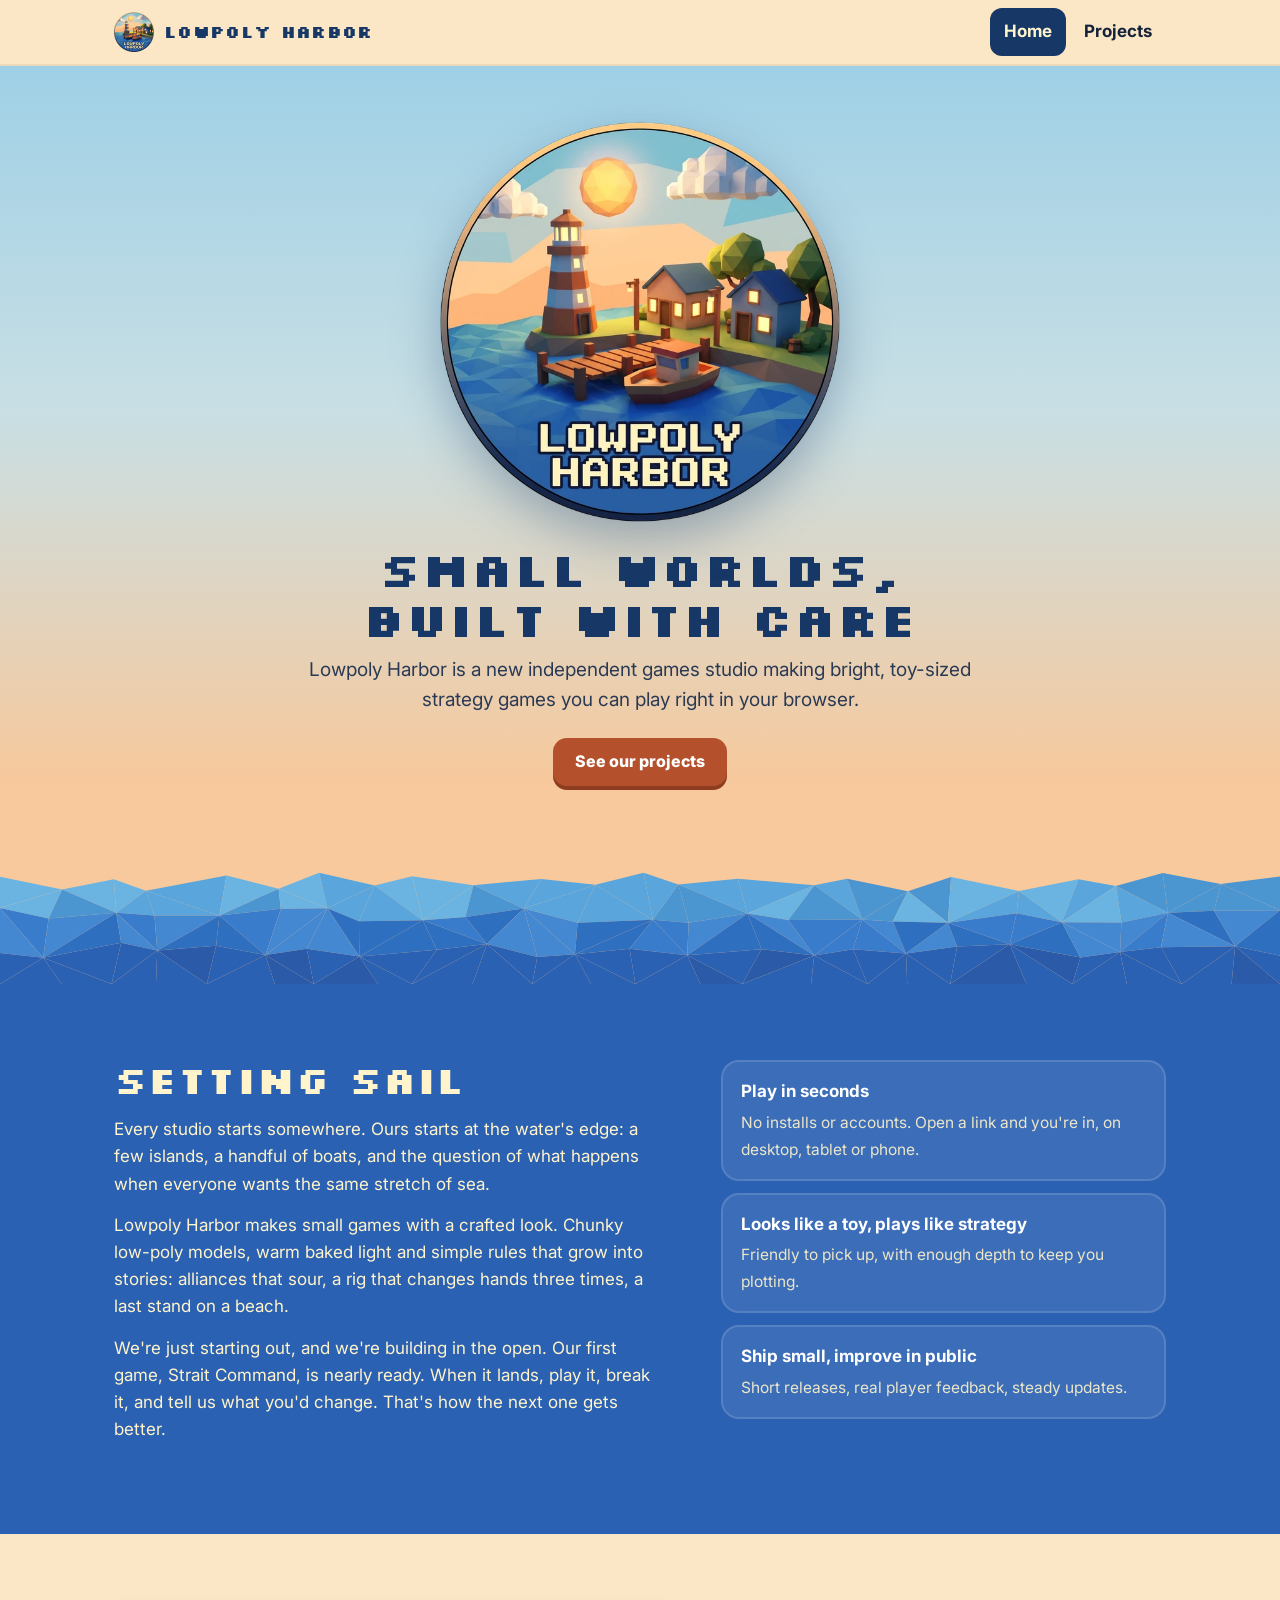
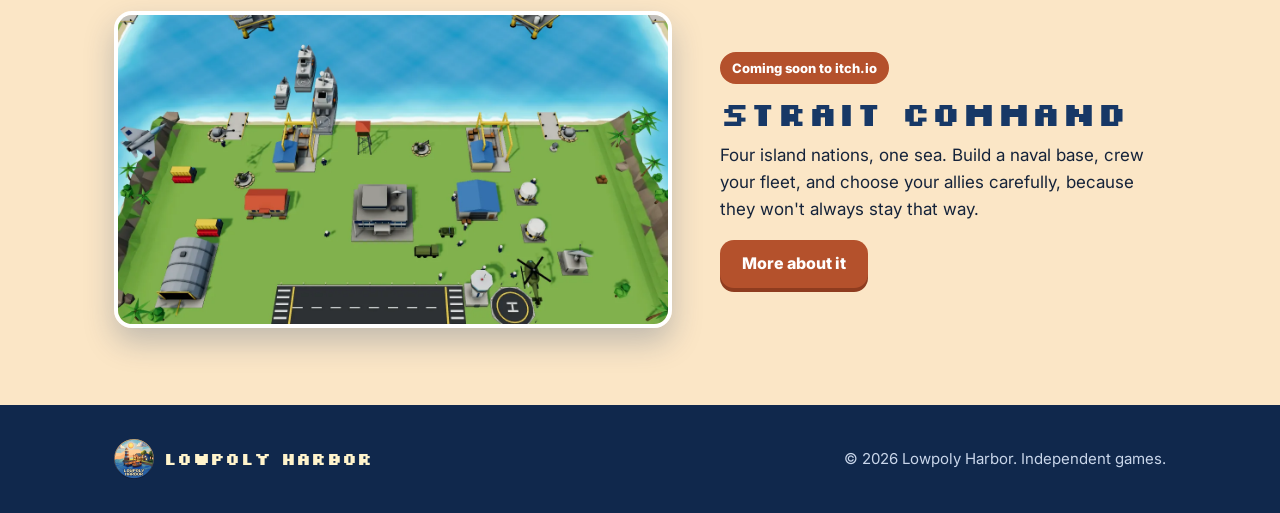
==== commit f29dd749: "Remove hosted game; Strait Command will release on itch.io Co-Authored-By: Claude Opus 5.5 <noreply@" ====
--- a/index.html
+++ b/index.html
@@ -55,7 +55,7 @@
   <div class="wrap proj">
     <a href="projects.html" class="shot"><img src="img/sc-base.webp" alt="Strait Command: a player's naval base with shipyards, a runway, a helipad and warships at the shore" width="1280" height="720" loading="lazy"></a>
     <div>
-      <div class="tags"><span class="tag hot">Coming soon</span><span class="tag">Browser</span></div>
+      <div class="tags"><span class="tag hot">Coming soon to itch.io</span></div>
       <h3 class="px">Strait Command</h3>
       <p>Four island nations, one sea. Build a naval base, crew your fleet, and choose your allies carefully, because they won't always stay that way.</p>
       <div class="btns"><a class="btn primary" href="projects.html">More about it</a></div>
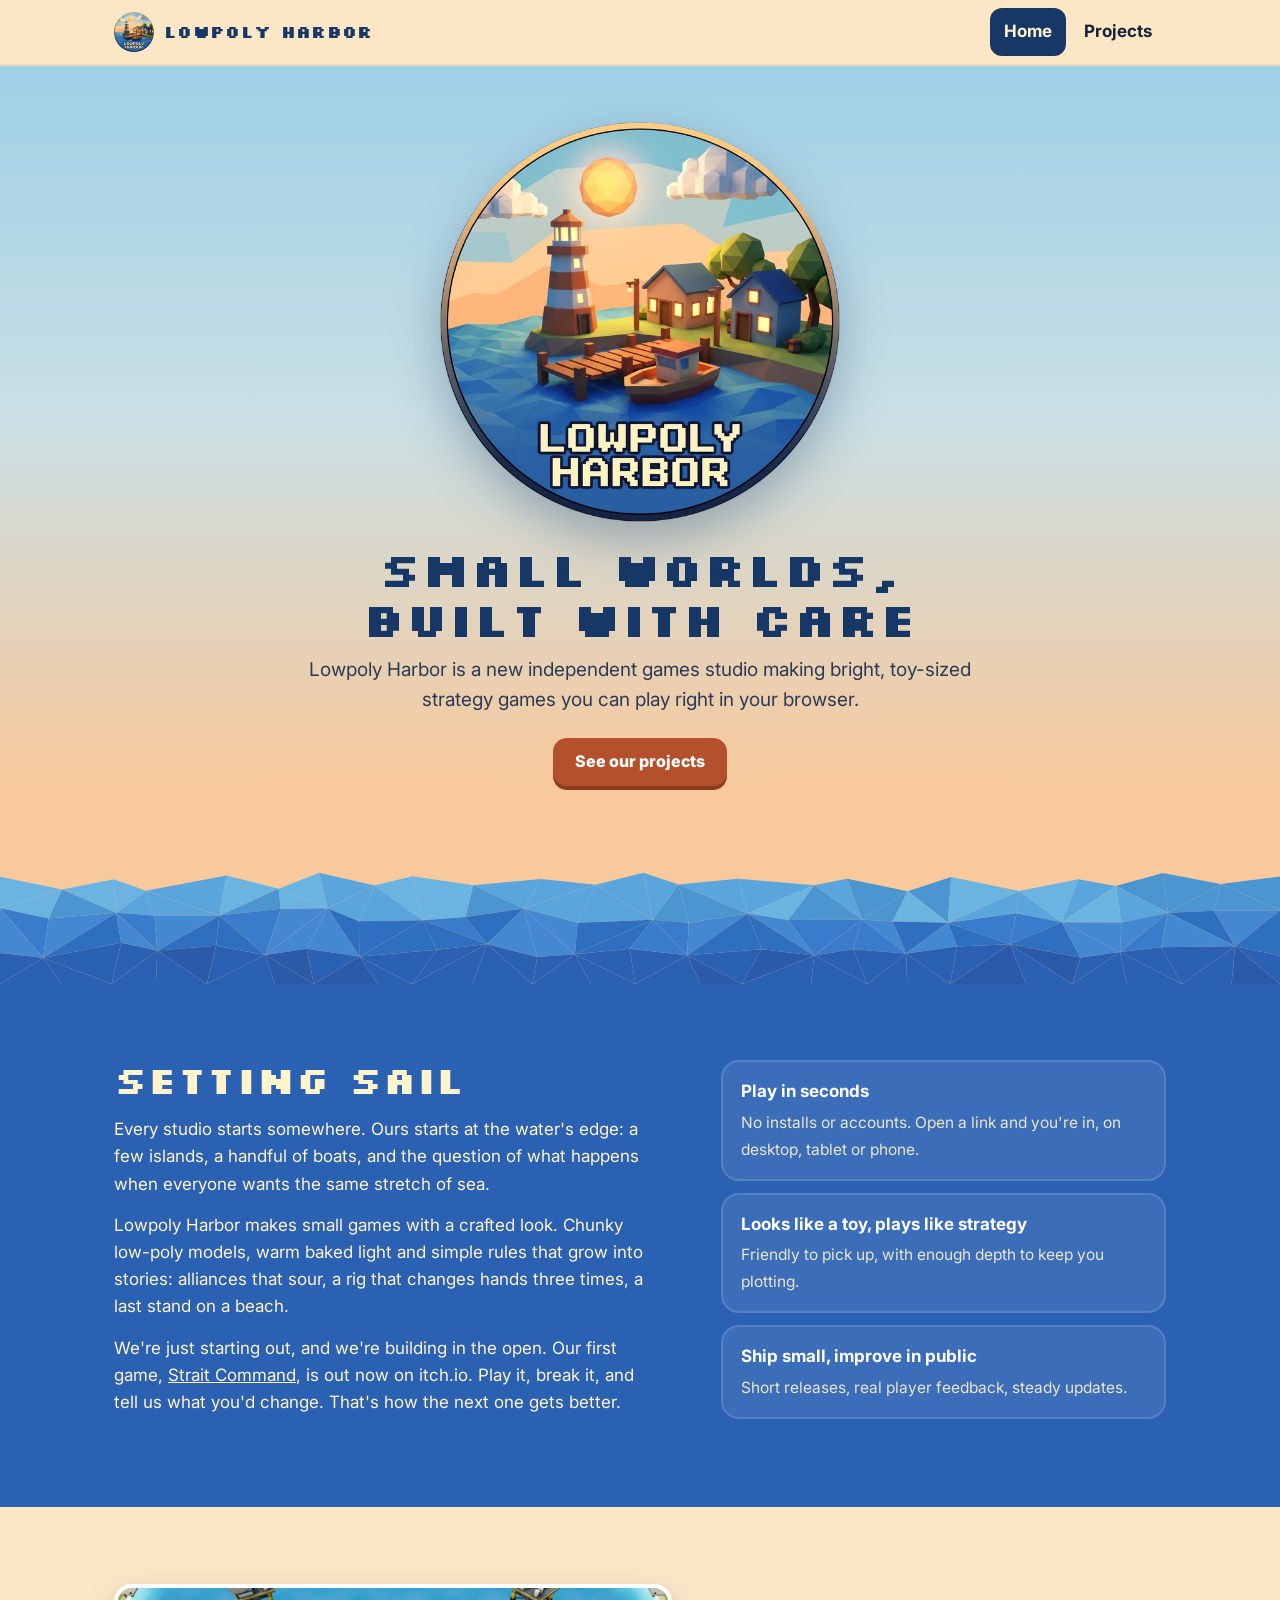
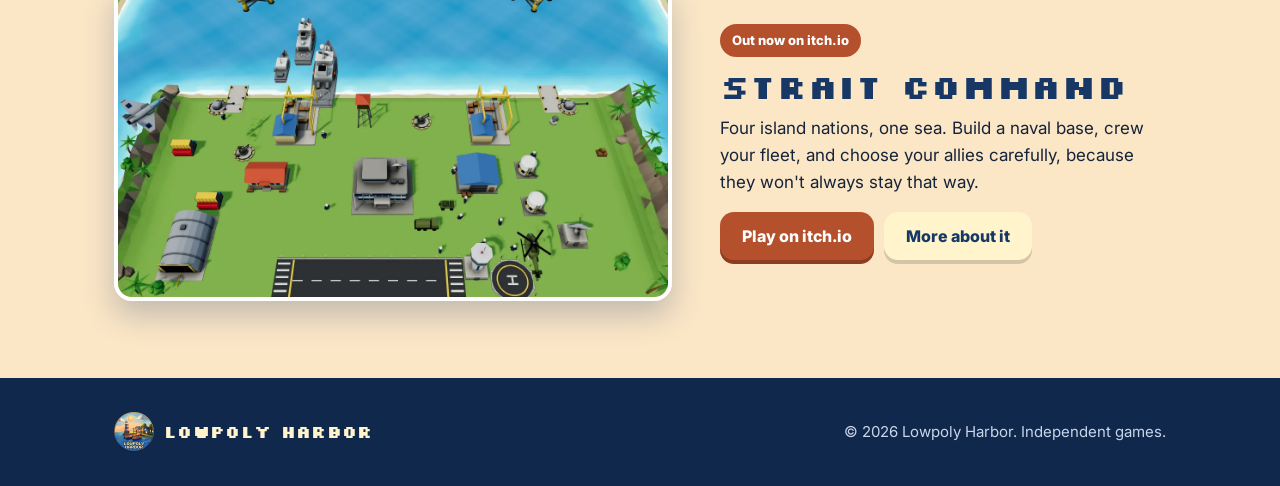
==== commit 7871f31b: "Strait Command is out now on itch.io Co-Authored-By: Claude Opus 5.5 <noreply@anthropic.com> Claude-" ====
--- a/index.html
+++ b/index.html
@@ -41,7 +41,7 @@
       <h2 class="px">Setting sail</h2>
       <p>Every studio starts somewhere. Ours starts at the water's edge: a few islands, a handful of boats, and the question of what happens when everyone wants the same stretch of sea.</p>
       <p>Lowpoly Harbor makes small games with a crafted look. Chunky low-poly models, warm baked light and simple rules that grow into stories: alliances that sour, a rig that changes hands three times, a last stand on a beach.</p>
-      <p>We're just starting out, and we're building in the open. Our first game, Strait Command, is nearly ready. When it lands, play it, break it, and tell us what you'd change. That's how the next one gets better.</p>
+      <p>We're just starting out, and we're building in the open. Our first game, <a href="https://lowpolyharbor.itch.io/strait-command">Strait Command</a>, is out now on itch.io. Play it, break it, and tell us what you'd change. That's how the next one gets better.</p>
     </div>
     <div class="pillars">
       <div class="pillar"><b>Play in seconds</b><span>No installs or accounts. Open a link and you're in, on desktop, tablet or phone.</span></div>
@@ -55,10 +55,10 @@
   <div class="wrap proj">
     <a href="projects.html" class="shot"><img src="img/sc-base.webp" alt="Strait Command: a player's naval base with shipyards, a runway, a helipad and warships at the shore" width="1280" height="720" loading="lazy"></a>
     <div>
-      <div class="tags"><span class="tag hot">Coming soon to itch.io</span></div>
+      <div class="tags"><a class="tag hot" href="https://lowpolyharbor.itch.io/strait-command">Out now on itch.io</a></div>
       <h3 class="px">Strait Command</h3>
       <p>Four island nations, one sea. Build a naval base, crew your fleet, and choose your allies carefully, because they won't always stay that way.</p>
-      <div class="btns"><a class="btn primary" href="projects.html">More about it</a></div>
+      <div class="btns"><a class="btn primary" href="https://lowpolyharbor.itch.io/strait-command">Play on itch.io</a><a class="btn ghost" href="projects.html">More about it</a></div>
     </div>
   </div>
 </section>
--- a/style.css
+++ b/style.css
@@ -65,6 +65,7 @@
 .shot{border-radius:var(--r);overflow:hidden;box-shadow:0 14px 30px #17386640;border:4px solid #fff}
 .tags{display:flex;flex-wrap:wrap;gap:6px;margin:0 0 12px}
 .tag{font-size:13px;font-weight:800;padding:4px 10px;border-radius:999px;background:var(--cream);color:var(--deep);border:2px solid #17386622}
+a.tag{text-decoration:none}
 .tag.hot{background:var(--brick);color:#fff;border-color:var(--brick)}
 .proj h3{font-size:clamp(26px,3vw,34px);margin:0 0 10px;color:var(--deep)}
 .proj p{margin:0 0 16px}
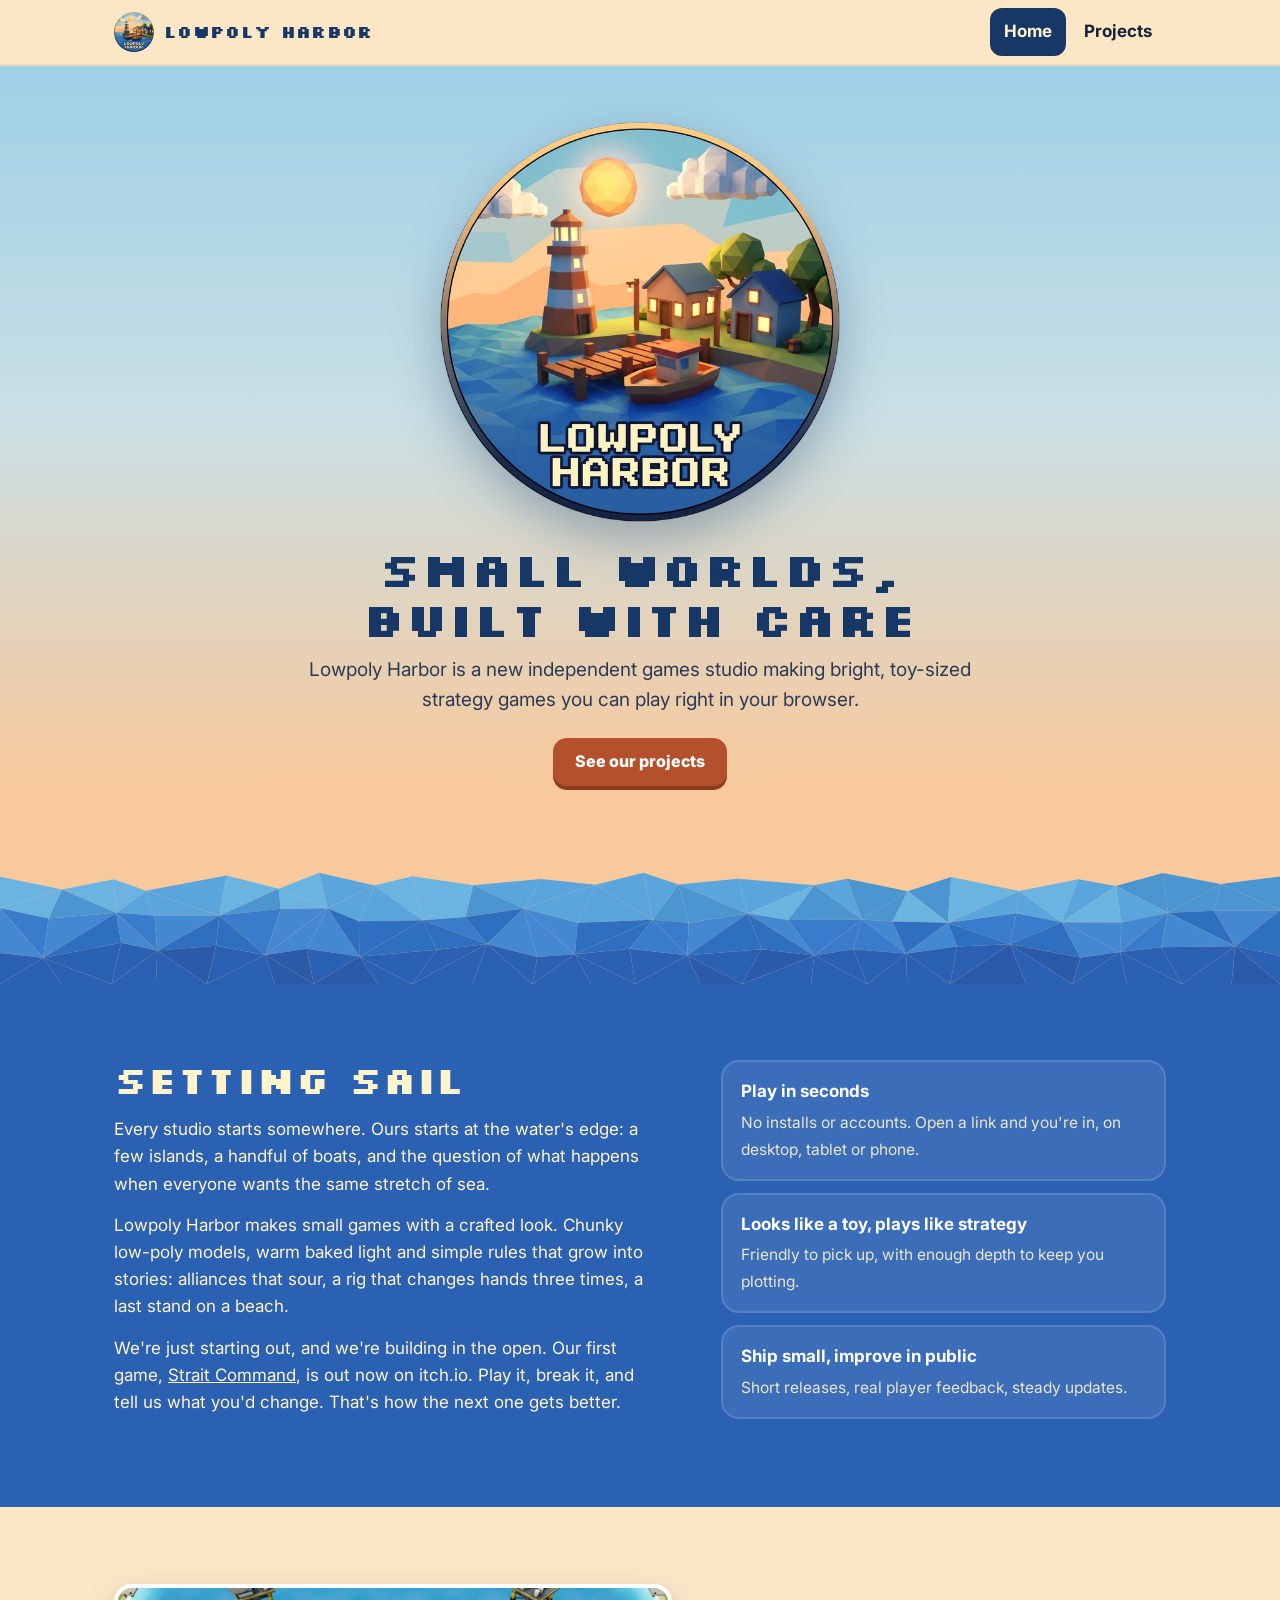
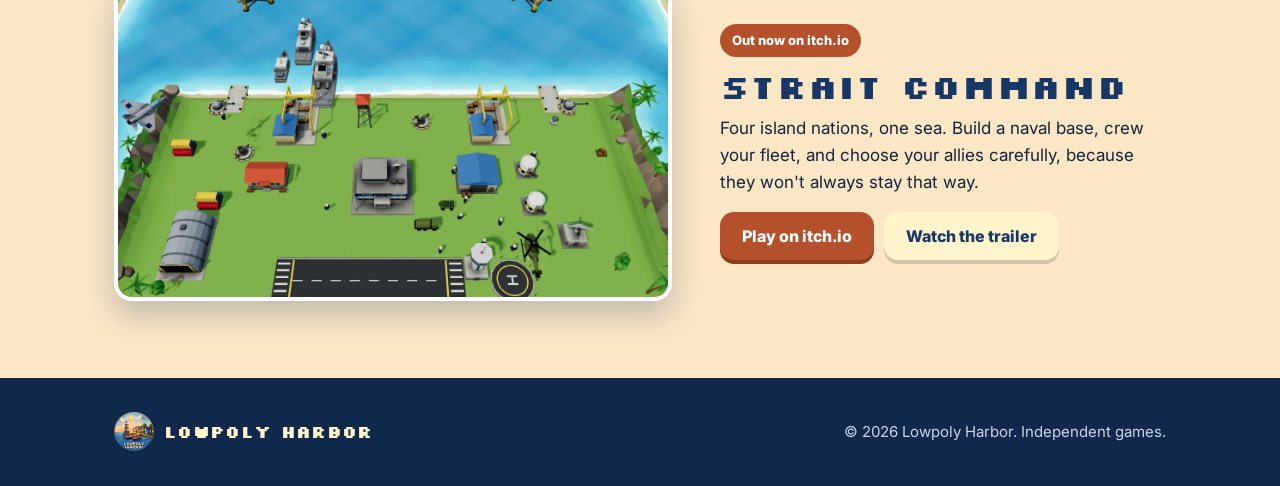
==== commit 404c2647: "Add the Strait Command trailer to the projects page Co-Authored-By: Claude Opus 5.5 <noreply@anthrop" ====
--- a/index.html
+++ b/index.html
@@ -58,7 +58,7 @@
       <div class="tags"><a class="tag hot" href="https://lowpolyharbor.itch.io/strait-command">Out now on itch.io</a></div>
       <h3 class="px">Strait Command</h3>
       <p>Four island nations, one sea. Build a naval base, crew your fleet, and choose your allies carefully, because they won't always stay that way.</p>
-      <div class="btns"><a class="btn primary" href="https://lowpolyharbor.itch.io/strait-command">Play on itch.io</a><a class="btn ghost" href="projects.html">More about it</a></div>
+      <div class="btns"><a class="btn primary" href="https://lowpolyharbor.itch.io/strait-command">Play on itch.io</a><a class="btn ghost" href="projects.html#trailer">Watch the trailer</a></div>
     </div>
   </div>
 </section>
--- a/style.css
+++ b/style.css
@@ -97,3 +97,6 @@
   .brand span{font-size:15px}
 }
 @media (max-width:420px){ .brand span{display:none} }
+
+.video{position:relative;aspect-ratio:16/9;background:#0b1a33}
+.video iframe{position:absolute;inset:0;width:100%;height:100%;border:0}
